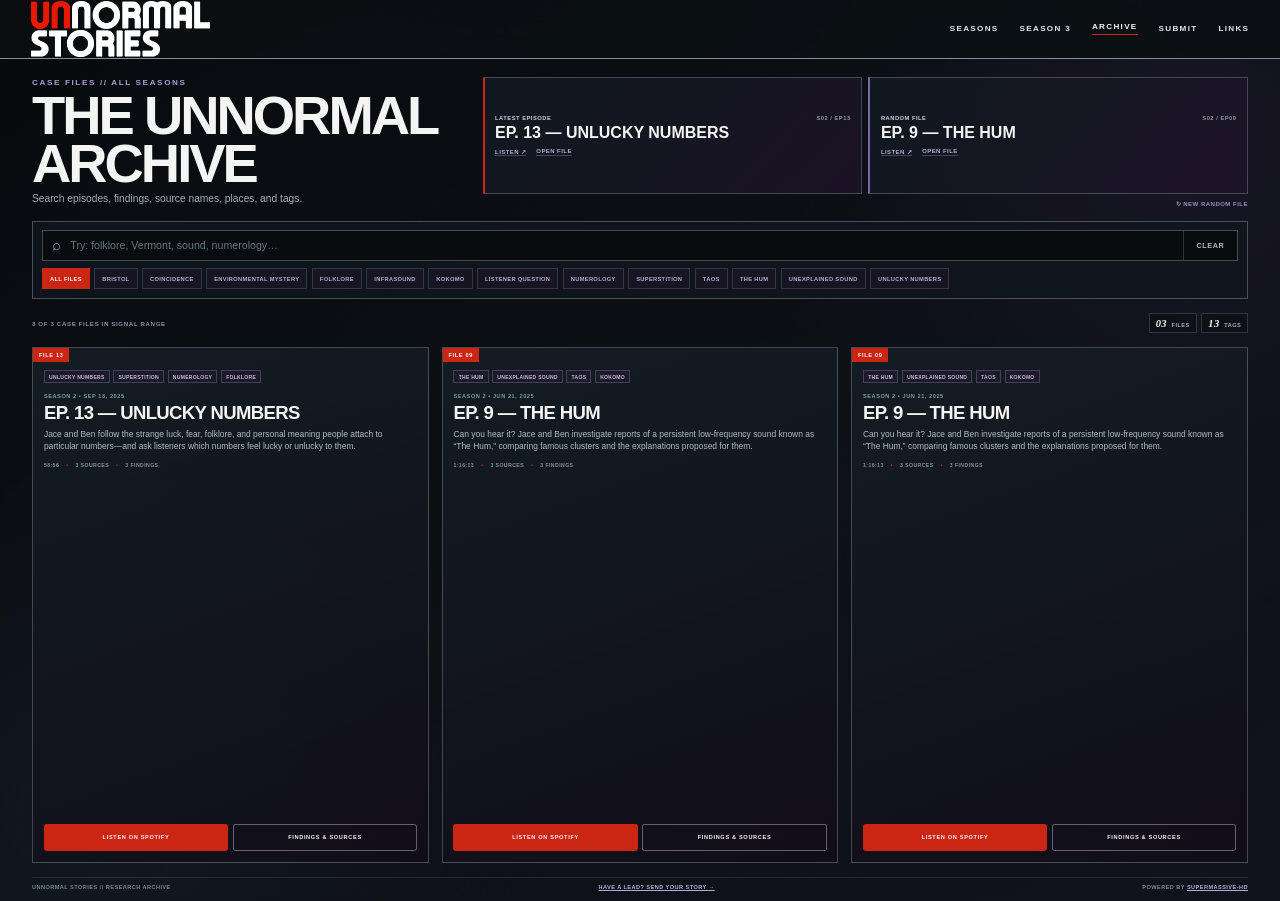
==== archive.html @ 26b3206b "added the Archive" ====
<!DOCTYPE html>
<html lang="en">
<head>
  <meta charset="UTF-8" />
  <meta name="viewport" content="width=device-width, initial-scale=1.0, viewport-fit=cover" />
  <meta name="description" content="Search the Unnormal Stories episode archive, open research notes, review sources, and listen on Spotify." />
  <title>Episode Archive — Unnormal Stories</title>
  <link rel="stylesheet" href="styles.css" />
</head>
<body class="archive-page">
  <div class="ambient-bg" aria-hidden="true">
    <span class="glow glow-one"></span>
    <span class="glow glow-two"></span>
    <span class="scanlines"></span>
    <span class="grain"></span>
  </div>

  <header class="site-header">
    <a class="main-wordmark split-wordmark" href="index.html#home" aria-label="Unnormal Stories home">
      <img class="wordmark-unnormal" src="assets/Unnormal_Transparent.png" alt="Unnormal" />
      <img class="wordmark-stories" src="assets/Stories_Transparent.png" alt="Stories" />
      <span class="sr-only">Unnormal Stories</span>
    </a>

    <nav class="main-nav" aria-label="Main navigation">
      <a href="index.html#seasons">Seasons</a>
      <a href="index.html#season">Season 3</a>
      <a href="archive.html" aria-current="page">Archive</a>
      <a href="index.html#submit">Submit</a>
      <a href="index.html#links">Links</a>
    </nav>

    <button class="menu-toggle" type="button" aria-label="Open menu" aria-expanded="false">
      <span></span><span></span><span></span>
    </button>
  </header>

  <main class="archive-main">
    <section class="archive-snap" aria-labelledby="catalogTitle">
      <div class="archive-shell archive-snap-shell">
        <div class="archive-snap-head reveal">
          <div class="archive-title-block">
            <p class="eyebrow">CASE FILES // ALL SEASONS</p>
            <h1 id="catalogTitle">The Unnormal Archive</h1>
            <p>Search episodes, findings, source names, places, and tags.</p>
          </div>

          <div class="archive-picks" aria-label="Episode discovery">
            <article class="archive-pick latest-pick" id="latestEpisode" aria-live="polite">
              <p class="loading-copy">Loading latest…</p>
            </article>
            <article class="archive-pick featured-pick" id="featuredEpisode" aria-live="polite">
              <p class="loading-copy">Selecting random file…</p>
            </article>
            <button class="pick-reroll" id="rerollFeatured" type="button">↻ New random file</button>
          </div>
        </div>

        <div class="archive-search-panel reveal" role="search">
          <label class="search-label" for="archiveSearch">Search the archive</label>
          <div class="search-row">
            <span class="search-icon" aria-hidden="true">⌕</span>
            <input id="archiveSearch" type="search" autocomplete="off" placeholder="Try: folklore, Vermont, sound, numerology…" />
            <button id="clearArchiveSearch" class="search-clear" type="button">Clear</button>
          </div>
          <div class="tag-filter" id="tagFilter" aria-label="Filter episodes by tag"></div>
        </div>

        <div class="catalog-status-row">
          <div class="catalog-status" id="catalogStatus" aria-live="polite">Loading archive files…</div>
          <div class="archive-stats" aria-label="Archive statistics">
            <span><strong id="archiveTotal">—</strong> files</span>
            <span><strong id="archiveTagTotal">—</strong> tags</span>
          </div>
        </div>

        <div class="episode-grid" id="episodeGrid"></div>
        <div class="empty-state" id="emptyState" hidden>
          <span>NO SIGNAL FOUND</span>
          <h3>No files match that search.</h3>
          <p>Try a broader word or clear the selected tag.</p>
          <button class="btn btn-outline" id="emptyReset" type="button">Reset the archive</button>
        </div>

        <footer class="archive-inline-footer">
          <span>UNNORMAL STORIES // RESEARCH ARCHIVE</span>
          <a href="index.html#submit">Have a lead? Send your story →</a>
          <span>Powered by <a href="https://www.supermassive-hd.com" target="_blank" rel="noopener noreferrer">SuperMassive-HD</a></span>
        </footer>
      </div>
    </section>
  </main>

  <dialog class="episode-dialog" id="episodeDialog" aria-labelledby="dialogTitle">
    <button class="dialog-close" id="dialogClose" type="button" aria-label="Close episode file">×</button>
    <div id="dialogContent"></div>
  </dialog>

  <script src="script.js"></script>
  <script src="archive.js"></script>
</body>
</html>
---- styles.css ----
/* =========================================================
   UNNORMAL STORIES — SEASON 3
   70s paranormal print + analog / early-web aesthetic
   ========================================================= */

:root{
  --black:#101012;
  --ink:#141419;
  --navy:#172b38;
  --blue:#2c5367;
  --teal:#3a777d;
  --ice:#dfeaec;
  --gray:#777b82;
  --red:#cb2614;
  --white:#f4f4f2;
  --paper:#e7e9e5;

  --header-h:4.2rem;
  --content-w:92rem;
  --page-x:clamp(1.1rem,3vw,3.5rem);
  --line:.12rem solid rgba(223,234,236,.58);
  --dark-line:.12rem solid #101012;
}

*,
*::before,
*::after{box-sizing:border-box}

html{
  font-size:clamp(14px,.55vw + .42rem,18px);
  scroll-behavior:smooth;
  scroll-snap-type:y mandatory;
  scroll-padding-top:var(--header-h);
}

body{
  margin:0;
  overflow-x:hidden;
  background:var(--black);
  color:var(--white);
  font-family:Arial,Helvetica,sans-serif;
}

img{display:block;width:100%;max-width:100%}
a{color:inherit}
button{font:inherit}

/* ---------- ambient background ---------- */

.ambient-bg{
  position:fixed;
  inset:0;
  z-index:0;
  overflow:hidden;
  pointer-events:none;
  background:
    radial-gradient(circle at 80% 32%,rgba(58,119,125,.22),transparent 30%),
    radial-gradient(circle at 16% 76%,rgba(203,38,20,.08),transparent 24%),
    radial-gradient(circle at 55% 95%,rgba(44,83,103,.2),transparent 32%),
    linear-gradient(135deg,#0b0d10 0%,#13242e 46%,#101012 100%);
}

.glow{
  position:absolute;
  width:38vw;
  aspect-ratio:1;
  border-radius:50%;
  filter:blur(4rem);
  opacity:.16;
  mix-blend-mode:screen;
}

.glow-one{
  right:-10vw;
  top:12vh;
  background:var(--teal);
  animation:driftOne 18s ease-in-out infinite;
}

.glow-two{
  left:-14vw;
  bottom:4vh;
  background:var(--red);
  opacity:.07;
  animation:driftTwo 24s ease-in-out infinite;
}

.scanlines{
  position:absolute;
  inset:0;
  opacity:.08;
  background:repeating-linear-gradient(
    to bottom,
    rgba(255,255,255,.04) 0,
    rgba(255,255,255,.04) .05rem,
    transparent .05rem,
    transparent .22rem
  );
}

.grain{
  position:absolute;
  inset:0;
  opacity:.055;
  background-image:url("data:image/svg+xml,%3Csvg viewBox='0 0 180 180' xmlns='http://www.w3.org/2000/svg'%3E%3Cfilter id='n'%3E%3CfeTurbulence type='fractalNoise' baseFrequency='.82' numOctaves='3' stitchTiles='stitch'/%3E%3C/filter%3E%3Crect width='100%25' height='100%25' filter='url(%23n)' opacity='.8'/%3E%3C/svg%3E");
}

@keyframes driftOne{50%{transform:translate(-6vw,5vh) scale(1.08)}}
@keyframes driftTwo{50%{transform:translate(7vw,-5vh) scale(.95)}}

/* ---------- header ---------- */

.site-header{
  position:fixed;
  inset:0 0 auto 0;
  z-index:50;
  height:var(--header-h);
  display:flex;
  align-items:center;
  justify-content:space-between;
  gap:1.2rem;
  padding:0 var(--page-x);
  background:rgba(10,13,16,.86);
  border-bottom:var(--line);
  backdrop-filter:blur(.8rem);
}

.mini-brand{
  display:flex;
  align-items:center;
  gap:.7rem;
  text-decoration:none;
  font-weight:900;
}

.mini-mark{
  width:2.35rem;
  aspect-ratio:1;
  display:grid;
  place-items:center;
  border:.1rem solid var(--ice);
  border-radius:50%;
  background:var(--red);
  color:var(--white);
  font-family:Georgia,serif;
  font-style:italic;
  font-weight:900;
  font-size:.78rem;
}

.brand-name{
  font-size:.92rem;
  letter-spacing:-.02em;
}

.main-nav{
  display:flex;
  align-items:center;
  gap:clamp(1rem,2vw,1.8rem);
}

.main-nav a{
  text-decoration:none;
  text-transform:uppercase;
  font-size:.62rem;
  font-weight:900;
  letter-spacing:.16em;
  color:var(--ice);
}

.main-nav a:hover{color:var(--white)}
.menu-toggle{display:none}

/* ---------- snap structure ---------- */

.snap-container{
  position:relative;
  z-index:2;
  padding-top:var(--header-h);
}

.snap-section{
  width:100%;
  height:calc(100dvh - var(--header-h));
  min-height:calc(100dvh - var(--header-h));
  max-height:calc(100dvh - var(--header-h));
  display:flex;
  align-items:center;
  overflow:hidden;
  padding:clamp(.9rem,1.5vh,1.2rem) var(--page-x);
  scroll-snap-align:start;
  scroll-snap-stop:always;
}

.section-inner{
  width:min(var(--content-w),94vw);
  max-width:100%;
  max-height:100%;
  margin:0 auto;
}

/* ---------- shared text ---------- */

h1,h2,h3,p{margin-top:0}

h1,h2{
  font-family:Arial Black,Arial,Helvetica,sans-serif;
  text-transform:uppercase;
  letter-spacing:-.055em;
}

h1{
  max-width:45rem;
  margin-bottom:.8rem;
  font-size:clamp(2.8rem,4.1vw,4.8rem);
  line-height:.9;
}

h2{
  margin-bottom:.7rem;
  font-size:clamp(2.4rem,3.3vw,3.9rem);
  line-height:.92;
}

h3{
  margin-bottom:.55rem;
  font-size:clamp(1.55rem,2vw,2.25rem);
  line-height:1;
}

p{
  margin-bottom:.75rem;
  line-height:1.5;
}

.lead{
  max-width:42rem;
  font-size:clamp(.95rem,1.05vw,1.2rem);
  color:var(--ice);
}

.eyebrow{
  margin-bottom:.55rem;
  color:#9ac2c7;
  font-size:.58rem;
  font-weight:900;
  letter-spacing:.2em;
}

.muted-copy{
  color:#a9b0b4;
  font-size:.82rem;
}

/* ---------- buttons ---------- */

.button-row{
  display:flex;
  flex-wrap:wrap;
  gap:.6rem;
  margin-top:.9rem;
}

.btn{
  min-height:2.45rem;
  display:inline-flex;
  align-items:center;
  justify-content:center;
  padding:0 1.05rem;
  border:.1rem solid var(--ice);
  border-radius:.18rem;
  text-decoration:none;
  text-transform:uppercase;
  font-size:.56rem;
  font-weight:900;
  letter-spacing:.12em;
  transition:background .18s ease,color .18s ease,transform .18s ease;
}

.btn:hover{transform:translateY(-.1rem)}
.btn-red{background:var(--red);border-color:var(--red);color:var(--white)}
.btn-light{background:var(--ice);border-color:var(--ice);color:var(--black)}
.btn-outline{background:transparent;color:var(--white)}

/* ---------- hero ---------- */

.hero-grid{
  display:grid;
  grid-template-columns:minmax(0,1.06fr) minmax(19rem,.74fr);
  gap:clamp(2rem,5vw,5rem);
  align-items:center;
}

.hero-copy{min-width:0}

.signal-strip{
  display:flex;
  flex-wrap:wrap;
  gap:.45rem;
  margin-top:1.5rem;
}

.signal-strip span{
  padding:.34rem .5rem;
  border:.08rem solid rgba(223,234,236,.3);
  color:#a9bec2;
  font-size:.48rem;
  font-weight:900;
  letter-spacing:.1em;
}

.cover-wrap{
  position:relative;
  display:flex;
  justify-content:center;
}

.cover-card{
  width:min(100%,24rem);
  border:.12rem solid rgba(223,234,236,.45);
  background:#0a0d10;
  box-shadow:1rem 1rem 0 rgba(58,119,125,.16);
}

.cover-card img{
  aspect-ratio:1;
  object-fit:cover;
}

.cover-tag{
  position:absolute;
  right:-.5rem;
  bottom:1rem;
  padding:.55rem .7rem;
  background:var(--red);
  color:var(--white);
  font-size:.58rem;
  font-weight:900;
  letter-spacing:.14em;
}

/* ---------- about ---------- */

.about-section{
  background:linear-gradient(120deg,rgba(44,83,103,.15),rgba(16,16,18,.1));
}

.about-layout{
  display:grid;
  grid-template-columns:minmax(0,.75fr) minmax(0,1.25fr);
  gap:clamp(2rem,5vw,5rem);
  align-items:center;
}

.about-copy{
  max-width:31rem;
}

.about-copy p:not(.eyebrow){
  color:var(--ice);
  font-size:clamp(.86rem,.84vw,1rem);
}

.topic-grid{
  display:grid;
  grid-template-columns:repeat(2,minmax(0,1fr));
  gap:.7rem;
}

.topic-link{
  min-height:clamp(5.2rem,11vh,7rem);
  display:grid;
  grid-template-columns:2.8rem 1fr;
  align-items:center;
  gap:.7rem;
  padding:.8rem 1rem;
  border:.1rem solid rgba(223,234,236,.38);
  background:#193542;
  color:var(--white);
  text-decoration:none;
  overflow:hidden;
  transition:transform .18s ease,background .18s ease,border-color .18s ease;
}

.topic-link:hover{
  transform:translateY(-.12rem);
  background:#234958;
  border-color:var(--ice);
}

.topic-link span{
  color:#8fb6bb;
  font-family:Georgia,serif;
  font-style:italic;
  font-size:1.4rem;
}

.topic-link strong{
  text-transform:uppercase;
  font-size:clamp(.88rem,1.15vw,1.35rem);
  letter-spacing:.02em;
}

.light-topic{
  background:#cbdadd;
  color:var(--black);
}

.light-topic span{color:#315968}
.light-topic:hover{background:#e1ebed}

.red-topic{
  background:#8f2017;
}

.red-topic:hover{background:var(--red)}

/* ---------- season 3 ---------- */

.season-section{
  background:
    linear-gradient(rgba(16,16,18,.36),rgba(16,16,18,.36)),
    radial-gradient(circle at 82% 45%,rgba(58,119,125,.18),transparent 32%);
}

.season-layout{
  display:grid;
  grid-template-columns:minmax(0,.62fr) minmax(0,1.38fr);
  gap:clamp(1.5rem,4vw,4rem);
  align-items:center;
}

.season-heading{
  max-width:30rem;
}

.episode-card{
  display:grid;
  grid-template-columns:minmax(0,1.05fr) minmax(16rem,.95fr);
  min-height:clamp(18rem,50vh,28rem);
  overflow:hidden;
  border:.1rem solid rgba(223,234,236,.45);
  background:rgba(15,22,27,.92);
}

.episode-art{
  position:relative;
  overflow:hidden;
  border-right:.1rem solid rgba(223,234,236,.25);
}

.episode-art img{
  width:100%;
  height:100%;
  object-fit:cover;
}

.episode-chip{
  position:absolute;
  left:.8rem;
  bottom:.8rem;
  padding:.48rem .62rem;
  background:var(--red);
  font-size:.5rem;
  font-weight:900;
  letter-spacing:.12em;
}

.episode-copy{
  display:flex;
  flex-direction:column;
  justify-content:center;
  padding:clamp(1.2rem,2.4vw,2.2rem);
}

.episode-copy p:not(.eyebrow){
  max-width:22rem;
  color:#c7d5d7;
  font-size:.88rem;
}

/* ---------- submit ---------- */

.submit-section{
  background:
    radial-gradient(circle at 20% 50%,rgba(203,38,20,.11),transparent 30%),
    linear-gradient(140deg,#11161a,#132d36);
}

.submit-layout{
  display:grid;
  grid-template-columns:minmax(18rem,.78fr) minmax(0,1.22fr);
  gap:clamp(2rem,5vw,5rem);
  align-items:center;
}

.submit-poster{
  min-width:0;
  overflow:hidden;
  padding:clamp(1.4rem,2.6vw,2.4rem);
  border:.1rem solid rgba(223,234,236,.45);
  background:#0e1519;
  text-align:center;
  box-shadow:.8rem .8rem 0 rgba(203,38,20,.16);
}

.poster-small{
  margin-bottom:.4rem;
  color:#8fb6bb;
  font-size:.55rem;
  font-weight:900;
  letter-spacing:.18em;
}

.submit-poster h2{
  margin-bottom:.7rem;
  color:var(--white);
  font-size:clamp(2.2rem,3.4vw,3.7rem);
}

.submit-poster > p:last-child{
  margin:0 auto;
  max-width:22rem;
  color:#9fb2b6;
  font-size:.7rem;
}

.eye-symbol{
  width:8rem;
  height:4rem;
  display:grid;
  place-items:center;
  margin:0 auto 1rem;
  border:.18rem solid var(--ice);
  border-radius:55% 45% 55% 45% / 65% 65% 35% 35%;
  transform:rotate(2deg);
}

.eye-symbol span{
  width:2.7rem;
  aspect-ratio:1;
  border:.15rem solid var(--ice);
  border-radius:50%;
  background:var(--red);
}

.submit-copy{
  max-width:38rem;
}

.submit-copy p:not(.eyebrow){
  color:var(--ice);
  font-size:clamp(.86rem,.84vw,1rem);
}

/* ---------- archive ---------- */

.archive-section{
  background:linear-gradient(125deg,#111317,#172b38 70%,#101012);
}

.archive-layout{
  display:grid;
  grid-template-columns:minmax(0,.75fr) minmax(18rem,.72fr);
  gap:clamp(2rem,6vw,6rem);
  align-items:center;
}

.archive-copy{
  max-width:34rem;
}

.archive-copy p:not(.eyebrow){
  color:#b7c6c8;
}

.archive-card{
  position:relative;
  width:min(100%,25rem);
  justify-self:center;
  border:.1rem solid rgba(223,234,236,.42);
  background:#07090b;
  box-shadow:.8rem .8rem 0 rgba(44,83,103,.2);
}

.archive-card img{
  aspect-ratio:1;
  object-fit:cover;
  filter:saturate(.86) contrast(1.05);
}

.archive-label{
  position:absolute;
  left:0;
  right:0;
  bottom:0;
  display:flex;
  justify-content:space-between;
  gap:1rem;
  padding:.65rem .8rem;
  background:rgba(8,11,13,.86);
  border-top:.08rem solid rgba(223,234,236,.28);
}

.archive-label span{
  color:#8fb6bb;
  font-size:.48rem;
  font-weight:900;
  letter-spacing:.12em;
}

.archive-label strong{
  font-size:.58rem;
  letter-spacing:.08em;
}

/* ---------- links ---------- */

.links-section{
  background:#0b0e10;
}

.links-layout{
  height:100%;
  display:grid;
  grid-template-columns:minmax(0,.7fr) minmax(20rem,1.3fr);
  grid-template-rows:1fr auto;
  gap:1.2rem clamp(2rem,5vw,4rem);
  align-items:center;
}

.links-copy{
  max-width:32rem;
}

.links-copy p:not(.eyebrow){
  color:#aebfc2;
  font-size:.86rem;
}

.link-board{
  overflow:hidden;
  border:.1rem solid rgba(223,234,236,.38);
}

.platform-link{
  min-height:clamp(3.1rem,7vh,4rem);
  display:grid;
  grid-template-columns:2.7rem 1fr auto;
  align-items:center;
  gap:.8rem;
  padding:.5rem .8rem;
  border-bottom:.08rem solid rgba(223,234,236,.18);
  color:var(--white);
  text-decoration:none;
  transition:background .18s ease,color .18s ease;
}

.platform-link:last-child{border-bottom:0}
.platform-link:hover{background:var(--ice);color:var(--black)}

.platform-link span{
  color:#76a3a9;
  font-family:Georgia,serif;
  font-style:italic;
  font-size:1.25rem;
}

.platform-link strong{
  font-size:.9rem;
}

.platform-link em{
  font-style:normal;
  font-size:.52rem;
  font-weight:900;
  letter-spacing:.08em;
}

.site-footer{
  grid-column:1/-1;
  display:flex;
  justify-content:space-between;
  gap:1rem;
  flex-wrap:wrap;
  padding-top:.7rem;
  border-top:.08rem solid rgba(223,234,236,.18);
  color:#8ea1a4;
  font-size:.48rem;
  font-weight:900;
  letter-spacing:.09em;
  text-transform:uppercase;
}

.site-footer a{
  color:var(--ice);
}

/* ---------- side dots ---------- */

.section-dots{
  position:fixed;
  z-index:45;
  right:.85rem;
  top:50%;
  transform:translateY(-50%);
  display:grid;
  gap:.48rem;
}

.dot{
  width:.55rem;
  aspect-ratio:1;
  display:block;
  border:.1rem solid #a9bec2;
  border-radius:50%;
  background:#111417;
  transition:transform .16s ease,background .16s ease;
}

.dot.active{
  background:var(--red);
  transform:scale(1.28);
}

/* ---------- topic pages ---------- */

.topic-page{
  position:relative;
  z-index:2;
  min-height:100dvh;
  padding:calc(var(--header-h) + 2.5rem) var(--page-x) 3rem;
}

.topic-page-inner{
  width:min(74rem,92vw);
  margin:0 auto;
}

.topic-page-back{
  display:inline-block;
  margin-bottom:1.5rem;
  color:#9ac2c7;
  text-decoration:none;
  text-transform:uppercase;
  font-size:.58rem;
  font-weight:900;
  letter-spacing:.12em;
}

.topic-hero{
  display:grid;
  grid-template-columns:minmax(0,1.1fr) minmax(14rem,.6fr);
  gap:clamp(2rem,5vw,5rem);
  align-items:center;
  margin-bottom:2rem;
}

.topic-hero-copy p:not(.eyebrow){
  max-width:42rem;
  color:var(--ice);
  font-size:.92rem;
}

.topic-hero-art{
  min-height:15rem;
  display:grid;
  place-items:center;
  border:.1rem solid rgba(223,234,236,.38);
  background:#12242d;
}

.topic-hero-mark{
  width:70%;
  aspect-ratio:1;
  display:grid;
  place-items:center;
  border:.12rem solid var(--ice);
  border-radius:50%;
  background:#0c1114;
  color:var(--white);
  text-align:center;
  font-family:Arial Black,Arial,sans-serif;
  font-size:clamp(1.2rem,2vw,2rem);
  text-transform:uppercase;
}

.topic-content{
  display:grid;
  grid-template-columns:repeat(3,minmax(0,1fr));
  gap:.8rem;
}

.topic-info-card{
  padding:1rem;
  border:.08rem solid rgba(223,234,236,.3);
  background:rgba(18,36,45,.7);
}

.topic-info-card h2{
  font-size:clamp(1.15rem,1.4vw,1.55rem);
}

.topic-info-card p,
.topic-info-card li{
  color:#c4d1d3;
  font-size:.78rem;
  line-height:1.5;
}

.topic-info-card ul{
  padding-left:1rem;
}

.topic-footer{
  margin-top:2rem;
  padding-top:.8rem;
  border-top:.08rem solid rgba(223,234,236,.18);
  display:flex;
  justify-content:space-between;
  gap:1rem;
  flex-wrap:wrap;
  color:#8ea1a4;
  font-size:.5rem;
  font-weight:900;
  letter-spacing:.08em;
  text-transform:uppercase;
}

.topic-footer a{color:var(--ice)}

/* ---------- reveal ---------- */

.reveal{opacity:1;transform:none}
.js .reveal{
  opacity:0;
  transform:translateY(.7rem);
  transition:opacity .55s ease,transform .55s ease;
}
.js .reveal.visible{opacity:1;transform:none}

/* ---------- smaller desktop ---------- */

@media (min-width:62rem) and (max-height:48rem){
  :root{
    --header-h:3.7rem;
    --content-w:84rem;
  }

  html{font-size:14px}

  h1{font-size:3.5rem}
  h2{font-size:2.9rem}

  .cover-card{width:min(100%,20rem)}

  .topic-link{
    min-height:4.7rem;
  }

  .episode-card{
    min-height:19rem;
  }

  .archive-card{
    width:min(100%,21rem);
  }

  .platform-link{
    min-height:2.8rem;
  }
}

/* ---------- tablet ---------- */

@media (max-width:61.99rem){
  html{scroll-snap-type:y proximity}

  .snap-section{
    height:auto;
    min-height:calc(100dvh - var(--header-h));
    max-height:none;
    overflow:visible;
    padding-block:1.2rem;
  }

  .hero-grid,
  .about-layout,
  .season-layout,
  .submit-layout,
  .archive-layout,
  .links-layout,
  .topic-hero{
    grid-template-columns:1fr;
  }

  .cover-card,
  .archive-card{
    width:min(62vw,20rem);
  }

  .topic-grid{
    grid-template-columns:repeat(2,minmax(0,1fr));
  }

  .episode-card{
    grid-template-columns:.9fr 1.1fr;
  }

  .links-layout{
    height:auto;
  }

  .topic-content{
    grid-template-columns:1fr;
  }
}

/* ---------- phone ---------- */

@media (max-width:47.5rem){
  :root{
    --header-h:3.6rem;
    --page-x:.9rem;
  }

  html{font-size:14px}

  .brand-name{font-size:.78rem}

  .main-nav{
    position:absolute;
    top:100%;
    left:0;
    right:0;
    display:none;
    flex-direction:column;
    align-items:stretch;
    gap:0;
    background:#0b0e10;
    border-bottom:var(--line);
  }

  .main-nav.open{display:flex}
  .main-nav a{padding:.8rem 1rem}

  .menu-toggle{
    display:block;
    padding:.35rem;
    border:.08rem solid var(--ice);
    background:#0b0e10;
  }

  .menu-toggle span{
    display:block;
    width:1.25rem;
    height:.1rem;
    margin:.2rem 0;
    background:var(--ice);
  }

  h1{font-size:clamp(2.3rem,10vw,3.3rem)}
  h2{font-size:clamp(2rem,8.5vw,3rem)}

  .topic-grid{
    grid-template-columns:1fr;
  }

  .topic-link{
    min-height:4.4rem;
  }

  .episode-card{
    grid-template-columns:1fr;
  }

  .episode-art{
    min-height:14rem;
    border-right:0;
    border-bottom:.08rem solid rgba(223,234,236,.25);
  }

  .submit-poster h2{
    font-size:2.6rem;
  }

  .platform-link{
    grid-template-columns:2rem 1fr;
  }

  .platform-link em{
    grid-column:2;
  }

  .site-footer{
    display:grid;
    grid-template-columns:1fr;
  }

  .section-dots{display:none}
}

/* ---------- reduced motion ---------- */

@media (prefers-reduced-motion:reduce){
  html{scroll-behavior:auto}
  *{animation:none!important;transition:none!important}
  .reveal,.js .reveal{opacity:1;transform:none}
}


/* ---------- accessibility ---------- */
.sr-only{
  position:absolute;
  width:1px;
  height:1px;
  padding:0;
  margin:-1px;
  overflow:hidden;
  clip:rect(0,0,0,0);
  border:0;
}

/* ---------- header wordmark ---------- */
.main-wordmark{
  display:flex;
  align-items:center;
  min-width:0;
  text-decoration:none;
}

.main-wordmark img{
  display:block;
  width:auto;
  height:clamp(1.8rem,3.2vw,2.4rem);
  max-width:min(55vw,23rem);
}

@media (max-width:47.5rem){
  .main-wordmark img{
    height:1.55rem;
    max-width:60vw;
  }
}

.mini-brand,
.mini-mark,
.brand-name{}

/* ---------- seasons switcher section ---------- */
.seasons-section{
  background:linear-gradient(120deg,rgba(28,44,56,.6),rgba(11,14,16,.35));
}

.seasons-layout{
  display:grid;
  grid-template-columns:minmax(0,.68fr) minmax(0,1.32fr);
  gap:clamp(1.6rem,4vw,4rem);
  align-items:center;
}

.seasons-copy{
  max-width:28rem;
}

.season-switcher{
  display:flex;
  flex-wrap:wrap;
  gap:.5rem;
  margin-top:1rem;
}

.season-tab{
  min-height:2.4rem;
  padding:0 .9rem;
  border:.08rem solid rgba(223,234,236,.3);
  background:rgba(15,22,27,.85);
  color:var(--ice);
  text-transform:uppercase;
  font-size:.56rem;
  font-weight:900;
  letter-spacing:.1em;
  cursor:pointer;
  transition:background .18s ease,border-color .18s ease,transform .18s ease;
}

.season-tab:hover,
.season-tab.active{
  background:var(--red);
  border-color:var(--red);
  color:var(--white);
  transform:translateY(-.05rem);
}

.switcher-note{
  margin-top:.9rem;
  color:#9bb1b5;
  font-size:.72rem;
}

.season-showcase{
  min-width:0;
  overflow:hidden;
  border:.1rem solid rgba(223,234,236,.38);
  background:rgba(11,15,18,.9);
}

.season-showcase-head{
  display:flex;
  align-items:center;
  justify-content:space-between;
  gap:1rem;
  padding:.8rem 1rem;
  border-bottom:.08rem solid rgba(223,234,236,.2);
  background:rgba(20,27,34,.8);
}

.season-showcase-badge{
  flex:0 0 auto;
  padding:.42rem .62rem;
  background:var(--red);
  color:var(--white);
  font-size:.5rem;
  font-weight:900;
  letter-spacing:.12em;
}

.season-showcase-logo{
  width:auto;
  height:clamp(1.2rem,1.8vw,1.55rem);
  max-width:min(100%,20rem);
  object-fit:contain;
}

.season-showcase-body{
  display:grid;
  grid-template-columns:minmax(14rem,.92fr) minmax(0,1.08fr);
  align-items:stretch;
}

.season-showcase-cover{
  min-width:0;
  background:#0a0d10;
}

.season-showcase-cover img{
  width:100%;
  height:100%;
  min-height:clamp(16rem,42vh,24rem);
  object-fit:cover;
}

.season-showcase-copy{
  display:flex;
  flex-direction:column;
  justify-content:center;
  padding:clamp(1rem,2vw,1.8rem);
}

.season-showcase-copy p:not(.eyebrow){
  color:#c7d5d7;
  font-size:.88rem;
  max-width:20rem;
}

.season-showcase-copy h3{
  text-transform:uppercase;
  font-family:Arial Black,Arial,Helvetica,sans-serif;
  letter-spacing:-.03em;
}

@media (max-width:61.99rem){
  .seasons-layout{
    grid-template-columns:1fr;
  }

  .season-showcase-body{
    grid-template-columns:1fr;
  }

  .season-showcase-cover img{
    min-height:13rem;
    max-height:36vh;
  }
}

.site-header{
  padding:0 clamp(.9rem,2.4vw,2.2rem);
}
.main-nav{
  gap:clamp(.8rem,1.7vw,1.5rem);
}
.main-nav a{
  font-size:.58rem;
}
@media (max-width:47.5rem){
  .main-nav{
    background:#0b0e10;
  }
}


/* =========================================================
   V9 — SPLIT LOGO + STARTUP ANIMATION
   ========================================================= */

body.intro-running{
  overflow:hidden;
}

/* Header uses the two actual transparent logo files */
.split-wordmark{
  display:grid;
  grid-template-rows:auto auto;
  align-content:center;
  gap:.06rem;
  width:clamp(9rem,14vw,13rem);
  min-width:0;
}

.split-wordmark img{
  display:block;
  width:100%;
  height:auto;
  object-fit:contain;
}

.split-wordmark .wordmark-unnormal{
  width:100%;
}

.split-wordmark .wordmark-stories{
  width:72%;
  justify-self:start;
}

/* Hero repeats the real split logo at a larger scale */
.hero-split-logo{
  width:min(31rem,78%);
  display:grid;
  grid-template-rows:auto auto;
  gap:.12rem;
  margin-bottom:1rem;
}

.hero-split-logo img{
  display:block;
  width:100%;
  height:auto;
}

.hero-split-logo img:last-child{
  width:70%;
}

/* Fullscreen startup logo animation */
.logo-intro{
  position:fixed;
  inset:0;
  z-index:9999;
  display:grid;
  place-items:center;
  background:
    radial-gradient(circle at 54% 44%,rgba(58,119,125,.18),transparent 32%),
    linear-gradient(135deg,#090b0d,#12252e 58%,#090b0d);
  overflow:hidden;
  opacity:1;
  visibility:visible;
  transition:opacity .32s ease,visibility .32s ease;
}

.logo-intro::before{
  content:"";
  position:absolute;
  inset:0;
  pointer-events:none;
  opacity:.08;
  background:repeating-linear-gradient(
    to bottom,
    rgba(255,255,255,.04) 0,
    rgba(255,255,255,.04) .05rem,
    transparent .05rem,
    transparent .22rem
  );
}

.logo-intro.is-finished{
  opacity:0;
  visibility:hidden;
  pointer-events:none;
}

.logo-intro-lockup{
  position:relative;
  z-index:1;
  width:min(76vw,58rem);
  display:grid;
  grid-template-rows:auto auto;
  gap:clamp(.15rem,.6vh,.45rem);
}

.logo-intro-lockup img{
  display:block;
  height:auto;
  will-change:transform,opacity,filter;
}

.intro-unnormal{
  width:100%;
  opacity:0;
  transform:translateX(-12vw) scale(.96);
  filter:blur(.35rem);
  animation:introUnnormal .62s cubic-bezier(.2,.75,.25,1) .06s forwards;
}

.intro-stories{
  width:70%;
  opacity:0;
  transform:translateX(12vw) translateY(1.4rem) scale(.96);
  filter:blur(.35rem);
  animation:introStories .62s cubic-bezier(.2,.75,.25,1) .28s forwards;
}

.intro-kicker{
  position:absolute;
  left:50%;
  bottom:8vh;
  transform:translateX(-50%);
  z-index:1;
  width:max-content;
  max-width:88vw;
  color:#9ac2c7;
  font-size:clamp(.48rem,.65vw,.7rem);
  font-weight:900;
  letter-spacing:.22em;
  text-align:center;
  opacity:0;
  animation:introKicker .36s ease .78s forwards;
}

.logo-intro-lockup::after{
  content:"";
  position:absolute;
  left:0;
  bottom:-1rem;
  width:0;
  height:.12rem;
  background:var(--red);
  animation:introLine .48s ease .68s forwards;
}

@keyframes introUnnormal{
  0%{
    opacity:0;
    transform:translateX(-12vw) scale(.96);
    filter:blur(.35rem);
  }
  72%{
    opacity:1;
    transform:translateX(.5rem) scale(1.01);
    filter:blur(0);
  }
  100%{
    opacity:1;
    transform:translateX(0) scale(1);
    filter:blur(0);
  }
}

@keyframes introStories{
  0%{
    opacity:0;
    transform:translateX(12vw) translateY(1.4rem) scale(.96);
    filter:blur(.35rem);
  }
  72%{
    opacity:1;
    transform:translateX(-.4rem) translateY(0) scale(1.01);
    filter:blur(0);
  }
  100%{
    opacity:1;
    transform:translateX(0) translateY(0) scale(1);
    filter:blur(0);
  }
}

@keyframes introKicker{
  to{opacity:1}
}

@keyframes introLine{
  to{width:100%}
}

/* Let the header logo gently settle in after intro */
.intro-complete .split-wordmark{
  animation:headerLogoSettle .55s ease both;
}

@keyframes headerLogoSettle{
  from{
    opacity:0;
    transform:translateY(-.5rem);
  }
  to{
    opacity:1;
    transform:none;
  }
}

/* Smaller desktop */
@media (max-height:48rem) and (min-width:62rem){
  .split-wordmark{
    width:clamp(8rem,12vw,11rem);
  }

  .hero-split-logo{
    width:min(25rem,72%);
    margin-bottom:.65rem;
  }

  .logo-intro-lockup{
    width:min(68vw,48rem);
  }
}

/* Mobile */
@media (max-width:47.5rem){
  .split-wordmark{
    width:8.2rem;
  }

  .hero-split-logo{
    width:min(21rem,92%);
  }

  .logo-intro-lockup{
    width:min(88vw,28rem);
  }

  .intro-stories{
    width:72%;
  }

  .intro-kicker{
    bottom:6vh;
    font-size:.45rem;
    letter-spacing:.13em;
  }
}

@media (prefers-reduced-motion:reduce){
  .intro-unnormal,
  .intro-stories,
  .intro-kicker,
  .logo-intro-lockup::after{
    animation:none!important;
    opacity:1;
    transform:none;
    filter:none;
  }

  .logo-intro{
    display:none;
  }
}


/* =========================================================
   V10 — REMOVE SWITCHER, ADD COVER STACK, PURPLE HINTS
   ========================================================= */

:root{
  --plum:#2a1934;
  --purple-glow:#4a2a67;
  --violet-ink:#7e64aa;
}

/* subtle dark purple hints in the atmosphere */
.ambient-bg{
  background:
    radial-gradient(circle at 82% 30%, rgba(58,119,125,.18), transparent 28%),
    radial-gradient(circle at 24% 18%, rgba(74,42,103,.16), transparent 24%),
    radial-gradient(circle at 72% 88%, rgba(42,25,52,.24), transparent 26%),
    radial-gradient(circle at 16% 76%, rgba(203,38,20,.07), transparent 22%),
    linear-gradient(135deg,#090b0d 0%, #12202b 42%, #171120 72%, #090b0d 100%);
}

.glow-one{
  background:var(--teal);
  opacity:.14;
}

.glow-two{
  background:var(--purple-glow);
  opacity:.11;
}

.eyebrow{
  color:#ab9ed2;
}

.signal-strip span{
  border-color:rgba(171,158,210,.24);
  color:#bfafdd;
}

.btn-outline{
  border-color:rgba(171,158,210,.55);
}

.btn-outline:hover{
  background:rgba(74,42,103,.28);
}

.cover-card{
  box-shadow:1rem 1rem 0 rgba(74,42,103,.18);
}

.cover-tag,
.season-showcase-badge,
.episode-chip{
  box-shadow:.25rem .25rem 0 rgba(42,25,52,.35);
}

.archive-section{
  background:linear-gradient(125deg,#101116,#1a2130 48%, #20142c 100%);
}

.links-section{
  background:
    linear-gradient(145deg, #090b0d, #111720 54%, #181121 100%);
}

/* ---------- static seasons section ---------- */
.static-seasons-layout{
  grid-template-columns:minmax(0,.82fr) minmax(16rem,1.18fr);
  gap:clamp(1.8rem,4vw,4rem);
}

.season-notes{
  display:grid;
  gap:.75rem;
  margin-top:1.1rem;
}

.season-note{
  display:grid;
  grid-template-columns:2.8rem 1fr;
  align-items:start;
  gap:.8rem;
  padding:.9rem 1rem;
  border:.08rem solid rgba(171,158,210,.22);
  background:rgba(20,25,32,.62);
}

.season-note span{
  color:var(--violet-ink);
  font-family:Georgia,serif;
  font-style:italic;
  font-size:1.45rem;
  line-height:1;
}

.season-note strong{
  display:block;
  margin-bottom:.22rem;
  color:var(--white);
  text-transform:uppercase;
  font-size:.88rem;
  letter-spacing:.06em;
}

.season-note p{
  margin:0;
  color:#c7d2d8;
  font-size:.78rem;
  line-height:1.5;
}

.season-evolution-card{
  min-width:0;
  display:flex;
  align-items:center;
}

.season-evolution-inner{
  width:100%;
  padding:clamp(1.2rem,2.2vw,1.9rem);
  border:.1rem solid rgba(171,158,210,.28);
  background:
    linear-gradient(145deg, rgba(18,24,31,.94), rgba(35,22,47,.88));
  box-shadow:.9rem .9rem 0 rgba(74,42,103,.16);
}

.season-evolution-inner h3{
  margin-bottom:.55rem;
  text-transform:uppercase;
  font-family:Arial Black,Arial,Helvetica,sans-serif;
  letter-spacing:-.03em;
}

.season-evolution-inner p{
  color:#c7d5d7;
  font-size:.88rem;
  max-width:22rem;
}

/* ---------- links slide with overlapping cover stack ---------- */
.links-layout-covers{
  grid-template-columns:minmax(0,.62fr) minmax(19rem,.92fr) minmax(16rem,.86fr);
  grid-template-rows:1fr auto;
  gap:1.2rem clamp(1.4rem,3vw,2.6rem);
  align-items:center;
}

.cover-stack-wrap{
  display:flex;
  justify-content:center;
  align-items:center;
  min-width:0;
}

.cover-stack{
  position:relative;
  width:min(100%,22rem);
  height:clamp(16rem,46vh,24rem);
}

.stack-cover{
  position:absolute;
  top:50%;
  left:50%;
  width:min(100%,12rem);
  aspect-ratio:1;
  object-fit:cover;
  border:.1rem solid rgba(223,234,236,.4);
  background:#07090b;
  box-shadow:.7rem .7rem 0 rgba(42,25,52,.18);
  transition:transform .22s ease;
}

.stack-one{
  transform:translate(-60%,-50%) rotate(-10deg);
  z-index:1;
  filter:saturate(.88) brightness(.9);
}

.stack-two{
  transform:translate(-46%,-50%) rotate(-1deg);
  z-index:2;
  filter:saturate(.94) brightness(.95);
}

.stack-three{
  transform:translate(-28%,-49%) rotate(9deg);
  z-index:3;
}

.cover-stack:hover .stack-one{
  transform:translate(-63%,-52%) rotate(-12deg);
}
.cover-stack:hover .stack-two{
  transform:translate(-46%,-50%) rotate(-1deg) scale(1.02);
}
.cover-stack:hover .stack-three{
  transform:translate(-24%,-48%) rotate(11deg);
}

.link-board{
  border-color:rgba(171,158,210,.22);
  background:rgba(13,17,22,.62);
}

.platform-link{
  border-bottom-color:rgba(171,158,210,.14);
}

.platform-link span{
  color:#aa9bcf;
}

.platform-link:hover{
  background:#deddec;
  color:var(--black);
}

.site-footer{
  border-top-color:rgba(171,158,210,.14);
  color:#ae9fd4;
}

.site-footer a{
  color:var(--ice);
}

@media (max-width:61.99rem){
  .static-seasons-layout{
    grid-template-columns:1fr;
  }

  .links-layout-covers{
    grid-template-columns:1fr;
    grid-template-rows:auto;
    height:auto;
  }

  .cover-stack{
    width:min(78vw,18rem);
    height:16rem;
    margin-top:.4rem;
  }

  .stack-cover{
    width:min(100%,9.6rem);
  }
}

@media (max-width:47.5rem){
  .season-note{
    grid-template-columns:2.25rem 1fr;
    padding:.8rem;
  }

  .season-note span{
    font-size:1.2rem;
  }

  .cover-stack{
    width:min(88vw,17rem);
    height:14.5rem;
  }

  .stack-cover{
    width:min(100%,8.9rem);
  }
}


/* V10.1 intro fail-safe:
   If JS ever fails after page load, the intro still cannot remain forever. */
.js .logo-intro{
  animation:introFailSafe 1.75s ease forwards;
}

.js .logo-intro.is-finished{
  animation:none;
}

@keyframes introFailSafe{
  0%,78%{
    opacity:1;
    visibility:visible;
  }
  100%{
    opacity:0;
    visibility:hidden;
    pointer-events:none;
  }
}


/* V10.2 — archive snap removed */
.links-layout-covers{
  max-height:100%;
}


/* =========================================================
   V10.3 — SPREAD COVER ART + HOVER SHUFFLE
   HTML intentionally unchanged.
   ========================================================= */

.cover-stack-wrap{
  width:100%;
  min-width:0;
  display:flex;
  align-items:center;
  justify-content:center;
  overflow:visible;
}

.cover-stack{
  position:relative;
  width:min(100%,27rem);
  height:clamp(18rem,50vh,27rem);
  overflow:visible;
  perspective:60rem;
}

/* Each cover is assigned a position class by JavaScript. */
.stack-cover{
  --cover-x:-50%;
  --cover-y:-50%;
  --cover-r:0deg;
  --cover-s:1;

  position:absolute;
  top:50%;
  left:50%;
  width:clamp(9rem,13vw,13rem);
  aspect-ratio:1;
  object-fit:cover;
  border:.1rem solid rgba(223,234,236,.45);
  background:#07090b;
  box-shadow:
    .65rem .8rem 0 rgba(42,25,52,.24),
    0 1.2rem 2.5rem rgba(0,0,0,.22);

  transform:
    translate(var(--cover-x),var(--cover-y))
    rotate(var(--cover-r))
    scale(var(--cover-s));

  transition:
    transform .48s cubic-bezier(.2,.8,.25,1),
    filter .32s ease,
    opacity .32s ease;
  will-change:transform;
}

/* Wide, loose fan instead of the old tight overlap. */
.stack-cover.stack-pos-a{
  --cover-x:-108%;
  --cover-y:-62%;
  --cover-r:-13deg;
  --cover-s:.94;
  z-index:1;
  filter:saturate(.84) brightness(.9);
}

.stack-cover.stack-pos-b{
  --cover-x:-52%;
  --cover-y:-46%;
  --cover-r:2deg;
  --cover-s:1;
  z-index:2;
  filter:saturate(.94) brightness(.96);
}

.stack-cover.stack-pos-c{
  --cover-x:7%;
  --cover-y:-58%;
  --cover-r:14deg;
  --cover-s:.97;
  z-index:3;
  filter:none;
}

/* Remove the old fixed transforms so JS-controlled positions win. */
.stack-one,
.stack-two,
.stack-three,
.cover-stack:hover .stack-one,
.cover-stack:hover .stack-two,
.cover-stack:hover .stack-three{
  transform:
    translate(var(--cover-x),var(--cover-y))
    rotate(var(--cover-r))
    scale(var(--cover-s));
}

/* Small lift while actively shuffling. */
.cover-stack.is-shuffling .stack-cover{
  filter:saturate(1.02) brightness(1.02);
}

@media (max-width:61.99rem){
  .cover-stack{
    width:min(92vw,23rem);
    height:17rem;
  }

  .stack-cover{
    width:clamp(8rem,27vw,10.5rem);
  }

  .stack-cover.stack-pos-a{
    --cover-x:-104%;
    --cover-y:-57%;
    --cover-r:-11deg;
  }

  .stack-cover.stack-pos-b{
    --cover-x:-51%;
    --cover-y:-44%;
    --cover-r:1deg;
  }

  .stack-cover.stack-pos-c{
    --cover-x:2%;
    --cover-y:-55%;
    --cover-r:11deg;
  }
}

@media (max-width:47.5rem){
  .cover-stack{
    width:min(94vw,19rem);
    height:14rem;
  }

  .stack-cover{
    width:8.2rem;
  }

  .stack-cover.stack-pos-a{
    --cover-x:-96%;
    --cover-y:-55%;
    --cover-r:-10deg;
  }

  .stack-cover.stack-pos-b{
    --cover-x:-51%;
    --cover-y:-43%;
    --cover-r:0deg;
  }

  .stack-cover.stack-pos-c{
    --cover-x:-5%;
    --cover-y:-54%;
    --cover-r:10deg;
  }
}

@media (prefers-reduced-motion:reduce){
  .stack-cover{
    transition:none;
  }
}


/* =========================================================
   V10.4 — CONTACT EMAIL + STORY SUBMISSION FORM
   ========================================================= */

.contact-email{
  margin-top:1rem;
  color:#bfcbd0;
  font-size:.78rem;
  font-weight:700;
}

.contact-email a{
  color:#d8caee;
  text-decoration:none;
  border-bottom:.08rem solid rgba(216,202,238,.42);
}

.contact-email a:hover{
  color:var(--white);
  border-bottom-color:var(--red);
}

.form-page{
  position:relative;
  z-index:2;
  min-height:100dvh;
  padding:calc(var(--header-h) + 2.2rem) var(--page-x) 3rem;
}

.form-shell{
  width:min(72rem,94vw);
  margin:0 auto;
  display:grid;
  grid-template-columns:minmax(0,.72fr) minmax(20rem,1.28fr);
  gap:clamp(1.5rem,4vw,4rem);
  align-items:start;
}

.form-intro{
  position:sticky;
  top:calc(var(--header-h) + 1.2rem);
}

.form-intro h1{
  font-size:clamp(2.4rem,4vw,4.2rem);
}

.form-intro p:not(.eyebrow){
  color:#c2cfd2;
  font-size:.9rem;
  max-width:30rem;
}

.form-email-box{
  margin-top:1rem;
  padding:.9rem 1rem;
  border:.08rem solid rgba(171,158,210,.25);
  background:rgba(31,20,43,.44);
}

.form-email-box span{
  display:block;
  margin-bottom:.28rem;
  color:#aa9bcf;
  font-size:.5rem;
  font-weight:900;
  letter-spacing:.13em;
  text-transform:uppercase;
}

.form-email-box a{
  color:var(--white);
  text-decoration:none;
  font-weight:800;
  word-break:break-word;
}

.story-form{
  padding:clamp(1rem,2vw,1.8rem);
  border:.1rem solid rgba(223,234,236,.3);
  background:rgba(11,15,18,.88);
  box-shadow:.8rem .8rem 0 rgba(74,42,103,.14);
}

.form-grid{
  display:grid;
  grid-template-columns:repeat(2,minmax(0,1fr));
  gap:.9rem;
}

.form-field{
  min-width:0;
}

.form-field.full{
  grid-column:1/-1;
}

.form-field label{
  display:block;
  margin-bottom:.35rem;
  color:#cbbfe0;
  font-size:.55rem;
  font-weight:900;
  letter-spacing:.09em;
  text-transform:uppercase;
}

.form-field input,
.form-field select,
.form-field textarea{
  width:100%;
  min-width:0;
  border:.08rem solid rgba(223,234,236,.25);
  border-radius:0;
  background:#111821;
  color:var(--white);
  font:inherit;
  font-size:.82rem;
  padding:.72rem .78rem;
  outline:none;
}

.form-field textarea{
  min-height:10rem;
  resize:vertical;
  line-height:1.5;
}

.form-field input:focus,
.form-field select:focus,
.form-field textarea:focus{
  border-color:#aa9bcf;
  box-shadow:0 0 0 .12rem rgba(126,100,170,.14);
}

.form-help{
  margin:.35rem 0 0;
  color:#879ba0;
  font-size:.64rem;
  line-height:1.45;
}

.check-row{
  display:flex;
  align-items:flex-start;
  gap:.6rem;
  padding:.75rem 0;
}

.check-row input{
  width:1rem;
  height:1rem;
  margin-top:.12rem;
  accent-color:var(--red);
}

.check-row label{
  color:#c4d0d3;
  font-size:.74rem;
  line-height:1.45;
}

.form-actions{
  display:flex;
  flex-wrap:wrap;
  gap:.65rem;
  margin-top:1rem;
}

.form-status{
  min-height:1.4rem;
  margin-top:.75rem;
  color:#b9a8d8;
  font-size:.7rem;
}

.back-link{
  display:inline-flex;
  align-items:center;
  gap:.45rem;
  margin-bottom:1.2rem;
  color:#ab9ed2;
  text-decoration:none;
  text-transform:uppercase;
  font-size:.55rem;
  font-weight:900;
  letter-spacing:.12em;
}

.back-link:hover{
  color:var(--white);
}

@media (max-width:61.99rem){
  .form-shell{
    grid-template-columns:1fr;
  }

  .form-intro{
    position:static;
  }
}

@media (max-width:47.5rem){
  .form-grid{
    grid-template-columns:1fr;
  }

  .form-field.full{
    grid-column:auto;
  }

  .story-form{
    padding:.9rem;
  }
}


/* =========================================================
   V11 — SEARCHABLE EPISODE ARCHIVE
   ========================================================= */

.archive-page{
  min-height:100dvh;
  overflow-x:hidden;
}

.archive-page .site-header{
  position:fixed;
}

.archive-page .main-nav a[aria-current="page"]{
  color:var(--white);
}

.archive-page .main-nav a[aria-current="page"]::after{
  content:"";
  display:block;
  width:100%;
  height:.1rem;
  margin-top:.2rem;
  background:var(--red);
}

.archive-main{
  position:relative;
  z-index:2;
  padding-top:var(--header-h);
}

.archive-shell{
  width:min(82rem,92vw);
  margin:0 auto;
}

.archive-hero{
  min-height:clamp(32rem,72dvh,47rem);
  display:flex;
  align-items:center;
  padding:clamp(3rem,7vw,6rem) var(--page-x);
  border-bottom:.08rem solid rgba(171,158,210,.2);
  background:
    linear-gradient(100deg,rgba(8,11,14,.94),rgba(15,20,28,.72)),
    radial-gradient(circle at 80% 46%,rgba(74,42,103,.28),transparent 34%);
}

.archive-hero-grid{
  display:grid;
  grid-template-columns:minmax(0,1.2fr) minmax(18rem,.8fr);
  gap:clamp(2rem,7vw,7rem);
  align-items:center;
}

.archive-hero-copy h1{
  max-width:46rem;
  margin-bottom:1rem;
  font-size:clamp(3rem,6vw,6.6rem);
}

.archive-hero-copy .lead{
  max-width:47rem;
}

.archive-stats{
  display:flex;
  flex-wrap:wrap;
  gap:.7rem;
  margin-top:1.6rem;
}

.archive-stats span{
  min-width:9rem;
  padding:.7rem .8rem;
  border:.08rem solid rgba(171,158,210,.24);
  background:rgba(12,17,22,.7);
  color:#9eb1b5;
  font-size:.56rem;
  font-weight:900;
  letter-spacing:.08em;
  text-transform:uppercase;
}

.archive-stats strong{
  margin-right:.35rem;
  color:var(--white);
  font-family:Georgia,serif;
  font-size:1.2rem;
  font-style:italic;
}

.archive-terminal{
  overflow:hidden;
  border:.1rem solid rgba(223,234,236,.34);
  background:rgba(3,7,9,.9);
  box-shadow:
    .9rem .9rem 0 rgba(74,42,103,.16),
    inset 0 0 2.5rem rgba(58,119,125,.06);
}

.archive-terminal-head{
  display:flex;
  align-items:center;
  justify-content:space-between;
  padding:.65rem .8rem;
  border-bottom:.08rem solid rgba(223,234,236,.18);
  color:#8aa3a8;
  font-size:.5rem;
  font-weight:900;
  letter-spacing:.14em;
}

.terminal-light{
  width:.55rem;
  aspect-ratio:1;
  border-radius:50%;
  background:var(--red);
  box-shadow:0 0 .8rem rgba(203,38,20,.7);
}

.archive-terminal p{
  margin:0;
  padding:.75rem 1rem;
  border-bottom:.05rem solid rgba(223,234,236,.08);
  color:#9ac2c7;
  font-family:"Courier New",monospace;
  font-size:clamp(.64rem,.8vw,.82rem);
}

.archive-terminal .terminal-red{
  color:#ef5a47;
}

.discover-section,
.catalog-section{
  padding:clamp(3.8rem,7vw,6.5rem) var(--page-x);
}

.discover-section{
  border-bottom:.08rem solid rgba(171,158,210,.16);
  background:
    radial-gradient(circle at 12% 10%,rgba(44,83,103,.18),transparent 30%),
    linear-gradient(145deg,rgba(11,14,17,.84),rgba(24,16,32,.86));
}

.section-heading-row{
  display:flex;
  align-items:end;
  justify-content:space-between;
  gap:1.5rem;
  margin-bottom:1.5rem;
}

.section-heading-row h2,
.catalog-heading h2{
  margin-bottom:0;
}

.text-button{
  padding:.45rem 0;
  border:0;
  border-bottom:.08rem solid rgba(171,158,210,.42);
  background:transparent;
  color:#cbbfe0;
  font-size:.55rem;
  font-weight:900;
  letter-spacing:.1em;
  text-transform:uppercase;
  cursor:pointer;
}

.text-button:hover{
  color:var(--white);
  border-bottom-color:var(--red);
}

.discover-grid{
  display:grid;
  grid-template-columns:repeat(2,minmax(0,1fr));
  gap:1rem;
}

.discover-card{
  position:relative;
  min-height:25rem;
  display:flex;
  flex-direction:column;
  align-items:flex-start;
  overflow:hidden;
  padding:clamp(1.2rem,2.5vw,2.2rem);
  border:.1rem solid rgba(223,234,236,.3);
  background:
    linear-gradient(135deg,rgba(15,25,31,.96),rgba(26,18,35,.92));
  box-shadow:.7rem .7rem 0 rgba(42,25,52,.18);
}

.discover-card::before{
  content:"";
  position:absolute;
  inset:auto -8% -38% auto;
  width:17rem;
  aspect-ratio:1;
  border:.08rem solid rgba(171,158,210,.12);
  border-radius:50%;
  box-shadow:
    0 0 0 1.2rem rgba(171,158,210,.025),
    0 0 0 2.4rem rgba(171,158,210,.018);
  pointer-events:none;
}

.latest-discover{
  border-top:.28rem solid var(--red);
}

.featured-discover{
  border-top:.28rem solid var(--violet-ink);
}

.discover-topline{
  width:100%;
  display:flex;
  justify-content:space-between;
  gap:1rem;
  margin-bottom:1rem;
  color:#95a9ad;
  font-size:.5rem;
  font-weight:900;
  letter-spacing:.12em;
  text-transform:uppercase;
}

.discover-label{
  color:#e5dff1;
}

.discover-card h3{
  max-width:31rem;
  margin:.9rem 0 .7rem;
  font-family:Arial Black,Arial,Helvetica,sans-serif;
  font-size:clamp(1.8rem,3vw,3rem);
  letter-spacing:-.045em;
  text-transform:uppercase;
}

.discover-card > p:not(.loading-copy){
  max-width:36rem;
  color:#c3d0d2;
  font-size:.88rem;
}

.discover-card .episode-meta{
  margin-top:auto;
}

.loading-copy{
  margin:auto;
  color:#8fa4a8;
  font-size:.64rem;
  font-weight:900;
  letter-spacing:.12em;
  text-transform:uppercase;
}

.catalog-section{
  min-height:60dvh;
  background:
    radial-gradient(circle at 92% 20%,rgba(58,119,125,.1),transparent 26%),
    #0a0d10;
}

.catalog-heading{
  max-width:47rem;
  margin-bottom:1.5rem;
}

.catalog-heading > p:last-child{
  color:#9fb1b5;
}

.archive-search-panel{
  margin-bottom:1.15rem;
  padding:clamp(.85rem,1.5vw,1.2rem);
  border:.1rem solid rgba(223,234,236,.28);
  background:rgba(16,23,29,.86);
}

.search-label{
  display:block;
  margin-bottom:.45rem;
  color:#b9acd7;
  font-size:.52rem;
  font-weight:900;
  letter-spacing:.12em;
  text-transform:uppercase;
}

.search-row{
  display:grid;
  grid-template-columns:auto 1fr auto;
  align-items:center;
  border:.08rem solid rgba(223,234,236,.28);
  background:#080c0f;
}

.search-row:focus-within{
  border-color:#aa9bcf;
  box-shadow:0 0 0 .12rem rgba(126,100,170,.14);
}

.search-icon{
  padding-left:.85rem;
  color:#aa9bcf;
  font-size:1.35rem;
}

.search-row input{
  width:100%;
  min-width:0;
  padding:.85rem .75rem;
  border:0;
  outline:0;
  background:transparent;
  color:var(--white);
  font:inherit;
  font-size:.85rem;
}

.search-row input::placeholder{
  color:#63767b;
}

.search-clear{
  align-self:stretch;
  padding:0 .9rem;
  border:0;
  border-left:.08rem solid rgba(223,234,236,.18);
  background:transparent;
  color:#aebdc0;
  font-size:.52rem;
  font-weight:900;
  letter-spacing:.08em;
  text-transform:uppercase;
  cursor:pointer;
}

.search-clear:hover{
  background:var(--red);
  color:var(--white);
}

.tag-filter{
  display:flex;
  flex-wrap:wrap;
  gap:.42rem;
  margin-top:.8rem;
}

.tag-filter-button{
  min-height:1.85rem;
  padding:0 .65rem;
  border:.06rem solid rgba(171,158,210,.22);
  background:rgba(32,22,43,.5);
  color:#b7a9d3;
  font-size:.48rem;
  font-weight:900;
  letter-spacing:.055em;
  text-transform:uppercase;
  cursor:pointer;
}

.tag-filter-button:hover,
.tag-filter-button.active{
  border-color:var(--red);
  background:var(--red);
  color:var(--white);
}

.catalog-status{
  margin-bottom:.8rem;
  color:#829599;
  font-size:.52rem;
  font-weight:900;
  letter-spacing:.1em;
  text-transform:uppercase;
}

.episode-grid{
  display:grid;
  grid-template-columns:repeat(3,minmax(0,1fr));
  gap:.9rem;
}

.archive-episode-card{
  position:relative;
  min-width:0;
  min-height:31rem;
  display:flex;
  flex-direction:column;
  padding:1.15rem;
  border:.08rem solid rgba(223,234,236,.25);
  background:
    linear-gradient(160deg,rgba(20,30,37,.92),rgba(18,14,23,.96));
  transition:transform .2s ease,border-color .2s ease,box-shadow .2s ease;
}

.archive-episode-card:hover{
  transform:translateY(-.22rem);
  border-color:rgba(171,158,210,.56);
  box-shadow:.5rem .55rem 0 rgba(74,42,103,.15);
}

.episode-file-tab{
  align-self:flex-start;
  margin:-1.15rem 0 .85rem -1.15rem;
  padding:.42rem .55rem;
  background:var(--red);
  color:var(--white);
  font-size:.48rem;
  font-weight:900;
  letter-spacing:.12em;
}

.episode-tags{
  display:flex;
  flex-wrap:wrap;
  gap:.34rem;
}

.episode-tag{
  padding:.28rem .4rem;
  border:.05rem solid rgba(171,158,210,.28);
  background:rgba(42,25,52,.48);
  color:#c8bce0;
  font-size:.43rem;
  font-weight:900;
  letter-spacing:.055em;
  text-transform:uppercase;
}

.episode-kicker{
  margin:1rem 0 .4rem;
  color:#83989c;
  font-size:.49rem;
  font-weight:900;
  letter-spacing:.1em;
  text-transform:uppercase;
}

.archive-episode-card h3{
  margin-bottom:.75rem;
  font-family:Arial Black,Arial,Helvetica,sans-serif;
  font-size:clamp(1.3rem,1.8vw,2rem);
  letter-spacing:-.035em;
  text-transform:uppercase;
}

.episode-summary{
  color:#b9c7ca;
  font-size:.76rem;
  line-height:1.55;
}

.episode-meta{
  display:flex;
  flex-wrap:wrap;
  gap:.5rem .8rem;
  margin:1rem 0;
  color:#7f9498;
  font-size:.46rem;
  font-weight:900;
  letter-spacing:.08em;
  text-transform:uppercase;
}

.episode-meta span + span::before{
  content:"•";
  margin-right:.8rem;
  color:var(--red);
}

.episode-actions{
  display:flex;
  flex-wrap:wrap;
  gap:.5rem;
  margin-top:auto;
  padding-top:.7rem;
}

.episode-actions .btn{
  flex:1 1 9rem;
  padding-inline:.7rem;
  cursor:pointer;
}

.compact-actions{
  width:100%;
  margin-top:.1rem;
}

.empty-state{
  padding:clamp(2rem,6vw,5rem);
  border:.08rem dashed rgba(171,158,210,.32);
  background:rgba(22,16,29,.46);
  text-align:center;
}

.empty-state > span{
  color:var(--red);
  font-size:.5rem;
  font-weight:900;
  letter-spacing:.15em;
}

.empty-state h3{
  margin:.7rem 0 .35rem;
  font-family:Arial Black,Arial,Helvetica,sans-serif;
  text-transform:uppercase;
}

.empty-state p{
  color:#94a7aa;
}

.empty-state .btn{
  margin-top:.7rem;
}

.episode-dialog{
  width:min(49rem,92vw);
  max-height:88dvh;
  overflow:auto;
  padding:clamp(1.2rem,3vw,2.4rem);
  border:.1rem solid rgba(223,234,236,.42);
  border-radius:0;
  background:
    linear-gradient(150deg,#101820,#191220);
  color:var(--white);
  box-shadow:1rem 1rem 0 rgba(0,0,0,.35);
}

.episode-dialog::backdrop{
  background:rgba(3,5,7,.84);
  backdrop-filter:blur(.28rem);
}

.dialog-close{
  position:sticky;
  z-index:2;
  top:0;
  float:right;
  width:2.2rem;
  aspect-ratio:1;
  display:grid;
  place-items:center;
  padding:0;
  border:.08rem solid rgba(223,234,236,.3);
  background:#0b0e10;
  color:var(--white);
  font-size:1.25rem;
  cursor:pointer;
}

.dialog-close:hover{
  background:var(--red);
  border-color:var(--red);
}

.episode-dialog h2{
  max-width:40rem;
  margin:1rem 0 .5rem;
}

.dialog-meta{
  margin-bottom:1.3rem;
}

.dialog-section{
  margin-top:.9rem;
  padding:1rem;
  border:.06rem solid rgba(171,158,210,.2);
  background:rgba(8,12,15,.48);
}

.dialog-section h3{
  margin-bottom:.65rem;
  color:#dcd5ea;
  font-family:Arial Black,Arial,Helvetica,sans-serif;
  font-size:1rem;
  letter-spacing:.02em;
  text-transform:uppercase;
}

.dialog-section p,
.dialog-section li{
  color:#c1ced0;
  font-size:.78rem;
  line-height:1.6;
}

.dialog-section ul,
.dialog-section ol{
  margin:0;
  padding-left:1.2rem;
}

.dialog-section li + li{
  margin-top:.45rem;
}

.dialog-section a{
  color:#cbbfe0;
  text-underline-offset:.2rem;
}

.dialog-section a:hover{
  color:var(--white);
}

.dialog-actions{
  margin-top:1rem;
}

.archive-footer{
  padding:1rem var(--page-x);
  border-top:.08rem solid rgba(171,158,210,.18);
  background:#07090b;
}

.archive-footer .archive-shell{
  display:flex;
  justify-content:space-between;
  gap:1rem;
  flex-wrap:wrap;
  color:#8e9fa3;
  font-size:.48rem;
  font-weight:900;
  letter-spacing:.09em;
  text-transform:uppercase;
}

.archive-footer a{
  color:#cbbfe0;
}

@media (max-width:61.99rem){
  .archive-hero-grid,
  .discover-grid{
    grid-template-columns:1fr;
  }

  .archive-terminal{
    width:min(100%,35rem);
  }

  .episode-grid{
    grid-template-columns:repeat(2,minmax(0,1fr));
  }

  .archive-episode-card{
    min-height:28rem;
  }
}

@media (max-width:47.5rem){
  .archive-page .main-nav a[aria-current="page"]::after{
    display:none;
  }

  .archive-hero{
    min-height:auto;
    padding-block:3.2rem;
  }

  .archive-hero-copy h1{
    font-size:clamp(2.6rem,14vw,4rem);
  }

  .archive-stats{
    display:grid;
    grid-template-columns:1fr;
  }

  .section-heading-row{
    align-items:start;
    flex-direction:column;
  }

  .discover-card{
    min-height:27rem;
  }

  .search-row{
    grid-template-columns:auto 1fr;
  }

  .search-clear{
    grid-column:1/-1;
    min-height:2.3rem;
    border-top:.08rem solid rgba(223,234,236,.18);
    border-left:0;
  }

  .episode-grid{
    grid-template-columns:1fr;
  }

  .archive-episode-card{
    min-height:0;
  }

  .episode-actions{
    flex-direction:column;
  }

  .episode-actions .btn{
    flex-basis:auto;
  }

  .episode-dialog{
    width:96vw;
    max-height:92dvh;
    padding:1rem;
  }

  .archive-footer .archive-shell{
    display:grid;
  }
}


/* =========================================================
   V11.1 — SINGLE-SNAP ARCHIVE CATALOG
   ========================================================= */

.archive-page{
  height:100dvh;
  overflow:hidden;
}

.archive-main{
  height:100dvh;
  padding-top:var(--header-h);
}

.archive-snap{
  height:calc(100dvh - var(--header-h));
  overflow-y:auto;
  padding:clamp(.75rem,1.8vh,1.15rem) var(--page-x) .7rem;
  scroll-snap-align:start;
  scroll-snap-stop:always;
  background:
    radial-gradient(circle at 92% 8%,rgba(74,42,103,.2),transparent 23%),
    radial-gradient(circle at 8% 90%,rgba(44,83,103,.13),transparent 25%),
    linear-gradient(145deg,rgba(8,11,14,.97),rgba(17,20,28,.96));
  scrollbar-color:rgba(171,158,210,.5) rgba(8,11,14,.5);
  scrollbar-width:thin;
}

.archive-snap-shell{
  min-height:100%;
  display:grid;
  grid-template-rows:auto auto auto 1fr auto;
  gap:clamp(.5rem,1.1vh,.8rem);
}

.archive-snap-head{
  display:grid;
  grid-template-columns:minmax(17rem,.72fr) minmax(25rem,1.28fr);
  gap:clamp(1rem,3vw,2.4rem);
  align-items:stretch;
}

.archive-title-block{
  display:flex;
  flex-direction:column;
  justify-content:center;
  min-width:0;
}

.archive-title-block .eyebrow{
  margin-bottom:.25rem;
}

.archive-title-block h1{
  max-width:none;
  margin:0 0 .3rem;
  font-size:clamp(2.15rem,3.7vw,4.15rem);
  line-height:.88;
}

.archive-title-block > p:last-child{
  margin:0;
  color:#9fb1b5;
  font-size:clamp(.68rem,.76vw,.82rem);
}

.archive-picks{
  min-width:0;
  display:grid;
  grid-template-columns:repeat(2,minmax(0,1fr));
  grid-template-rows:1fr auto;
  gap:.45rem;
}

.archive-pick{
  min-width:0;
  display:flex;
  flex-direction:column;
  justify-content:center;
  padding:.65rem .75rem;
  border:.07rem solid rgba(223,234,236,.24);
  background:linear-gradient(135deg,rgba(16,26,32,.92),rgba(30,19,40,.88));
}

.latest-pick{
  border-left:.2rem solid var(--red);
}

.featured-pick{
  border-left:.2rem solid var(--violet-ink);
}

.pick-topline{
  display:flex;
  justify-content:space-between;
  gap:.65rem;
  margin-bottom:.3rem;
  color:#81979b;
  font-size:.41rem;
  font-weight:900;
  letter-spacing:.09em;
  text-transform:uppercase;
}

.pick-label{
  color:#d7cde8;
}

.archive-pick h3{
  overflow:hidden;
  margin:0;
  color:var(--white);
  font-family:Arial Black,Arial,Helvetica,sans-serif;
  font-size:clamp(.82rem,1.15vw,1.15rem);
  line-height:1.05;
  text-overflow:ellipsis;
  text-transform:uppercase;
  white-space:nowrap;
}

.pick-actions{
  display:flex;
  gap:.7rem;
  margin-top:.4rem;
}

.pick-actions a,
.pick-actions button{
  padding:0;
  border:0;
  border-bottom:.05rem solid rgba(171,158,210,.34);
  background:transparent;
  color:#b8a9d3;
  font:inherit;
  font-size:.43rem;
  font-weight:900;
  letter-spacing:.07em;
  text-decoration:none;
  text-transform:uppercase;
  cursor:pointer;
}

.pick-actions a:hover,
.pick-actions button:hover{
  color:var(--white);
  border-bottom-color:var(--red);
}

.pick-reroll{
  grid-column:1/-1;
  justify-self:end;
  padding:0;
  border:0;
  background:transparent;
  color:#9c8dc1;
  font-size:.43rem;
  font-weight:900;
  letter-spacing:.08em;
  text-transform:uppercase;
  cursor:pointer;
}

.pick-reroll:hover{
  color:var(--white);
}

.archive-snap .archive-search-panel{
  margin:0;
  padding:.55rem .65rem;
}

.archive-snap .search-label{
  position:absolute;
  width:1px;
  height:1px;
  overflow:hidden;
  clip:rect(0,0,0,0);
}

.archive-snap .search-row input{
  padding:.6rem .65rem;
  font-size:.76rem;
}

.archive-snap .search-icon{
  padding-left:.65rem;
  font-size:1.05rem;
}

.archive-snap .tag-filter{
  max-width:100%;
  flex-wrap:nowrap;
  gap:.32rem;
  overflow-x:auto;
  margin-top:.5rem;
  padding-bottom:.1rem;
  scrollbar-width:thin;
}

.archive-snap .tag-filter-button{
  min-height:1.55rem;
  flex:0 0 auto;
  padding:0 .5rem;
  font-size:.41rem;
}

.catalog-status-row{
  display:flex;
  align-items:center;
  justify-content:space-between;
  gap:1rem;
  min-height:1.35rem;
}

.archive-snap .catalog-status{
  margin:0;
  font-size:.44rem;
}

.archive-snap .archive-stats{
  display:flex;
  flex-wrap:nowrap;
  gap:.35rem;
  margin:0;
}

.archive-snap .archive-stats span{
  min-width:0;
  padding:.22rem .42rem;
  font-size:.4rem;
}

.archive-snap .archive-stats strong{
  margin-right:.18rem;
  font-size:.75rem;
}

.archive-snap .episode-grid{
  min-height:0;
  align-items:stretch;
}

.archive-snap .archive-episode-card{
  min-height:0;
  height:100%;
  padding:.78rem;
}

.archive-snap .episode-file-tab{
  margin:-.78rem 0 .55rem -.78rem;
  padding:.3rem .42rem;
  font-size:.4rem;
}

.archive-snap .episode-tags{
  max-height:3.15rem;
  overflow:hidden;
  gap:.25rem;
}

.archive-snap .episode-tag{
  padding:.2rem .3rem;
  font-size:.36rem;
}

.archive-snap .episode-kicker{
  margin:.6rem 0 .26rem;
  font-size:.4rem;
}

.archive-snap .archive-episode-card h3{
  margin-bottom:.42rem;
  font-size:clamp(1rem,1.45vw,1.45rem);
}

.archive-snap .episode-summary{
  display:-webkit-box;
  overflow:hidden;
  margin-bottom:.35rem;
  color:#acbdc0;
  font-size:clamp(.59rem,.66vw,.7rem);
  line-height:1.42;
  -webkit-box-orient:vertical;
  -webkit-line-clamp:3;
}

.archive-snap .episode-meta{
  gap:.3rem .5rem;
  margin:.35rem 0;
  font-size:.37rem;
}

.archive-snap .episode-meta span + span::before{
  margin-right:.5rem;
}

.archive-snap .episode-actions{
  gap:.35rem;
  padding-top:.38rem;
}

.archive-snap .episode-actions .btn{
  min-height:1.9rem;
  flex-basis:7.5rem;
  padding:0 .5rem;
  font-size:.4rem;
}

.archive-inline-footer{
  display:flex;
  justify-content:space-between;
  gap:1rem;
  flex-wrap:wrap;
  padding-top:.45rem;
  border-top:.05rem solid rgba(171,158,210,.15);
  color:#75888c;
  font-size:.4rem;
  font-weight:900;
  letter-spacing:.08em;
  text-transform:uppercase;
}

.archive-inline-footer a{
  color:#b8a9d3;
}

@media (max-width:61.99rem){
  .archive-page{
    height:auto;
    min-height:100dvh;
    overflow:auto;
  }

  .archive-main{
    height:auto;
    min-height:100dvh;
  }

  .archive-snap{
    height:auto;
    min-height:calc(100dvh - var(--header-h));
    overflow:visible;
  }

  .archive-snap-shell{
    min-height:calc(100dvh - var(--header-h) - 2rem);
  }

  .archive-snap-head{
    grid-template-columns:1fr;
  }

  .archive-snap .episode-grid{
    grid-template-columns:repeat(2,minmax(0,1fr));
  }

  .archive-snap .archive-episode-card{
    min-height:22rem;
  }
}

@media (max-width:47.5rem){
  .archive-snap{
    padding-block:1rem;
  }

  .archive-snap-head{
    gap:.75rem;
  }

  .archive-title-block h1{
    font-size:clamp(2.25rem,12vw,3.4rem);
  }

  .archive-picks{
    grid-template-columns:1fr;
  }

  .pick-reroll{
    grid-column:auto;
    justify-self:start;
  }

  .archive-snap .search-row{
    grid-template-columns:auto 1fr auto;
  }

  .archive-snap .search-clear{
    grid-column:auto;
    min-height:0;
    border-top:0;
    border-left:.08rem solid rgba(223,234,236,.18);
  }

  .catalog-status-row{
    align-items:flex-start;
    flex-direction:column;
    gap:.35rem;
  }

  .archive-snap .episode-grid{
    grid-template-columns:1fr;
  }

  .archive-snap .archive-episode-card{
    min-height:0;
  }

  .archive-inline-footer{
    display:grid;
  }
}


/* =========================================================
   V11.2 — FLUID WINDOW + PHONE SCALING
   Keeps one archive section without forcing short screens
   to compress or clip their content.
   ========================================================= */

.archive-page{
  width:100%;
  height:auto;
  min-height:100svh;
  overflow-x:hidden;
  overflow-y:auto;
}

.archive-main{
  width:100%;
  height:auto;
  min-height:100svh;
}

.archive-snap{
  width:100%;
  height:auto;
  min-height:calc(100svh - var(--header-h));
  overflow:visible;
  padding:
    clamp(.8rem,2vh,1.35rem)
    max(clamp(.75rem,2.5vw,2.5rem),env(safe-area-inset-right))
    max(.8rem,env(safe-area-inset-bottom))
    max(clamp(.75rem,2.5vw,2.5rem),env(safe-area-inset-left));
}

.archive-snap .archive-shell{
  width:min(96rem,100%);
  max-width:100%;
}

.archive-snap-shell{
  min-height:calc(100svh - var(--header-h) - 2rem);
  grid-template-rows:auto;
  align-content:start;
  gap:clamp(.6rem,1.25vw,1rem);
}

.archive-snap-head{
  grid-template-columns:minmax(15rem,.7fr) minmax(28rem,1.3fr);
  gap:clamp(1rem,3vw,2.75rem);
}

.archive-title-block h1{
  font-size:clamp(2.15rem,4.25vw,4.8rem);
  overflow-wrap:anywhere;
}

.archive-title-block > p:last-child{
  max-width:36rem;
  font-size:clamp(.69rem,.8vw,.88rem);
  line-height:1.45;
}

.archive-picks{
  grid-template-columns:repeat(2,minmax(0,1fr));
}

.archive-pick{
  min-height:5.4rem;
}

.archive-pick h3{
  min-width:0;
  font-size:clamp(.8rem,1.25vw,1.2rem);
}

.archive-snap .archive-search-panel{
  width:100%;
  min-width:0;
}

.archive-snap .search-row{
  grid-template-columns:auto minmax(0,1fr) auto;
  min-width:0;
}

.archive-snap .search-row input{
  min-width:0;
}

.archive-snap .tag-filter{
  overscroll-behavior-inline:contain;
  scroll-snap-type:x proximity;
  -webkit-overflow-scrolling:touch;
}

.archive-snap .tag-filter-button{
  scroll-snap-align:start;
}

.archive-snap .episode-grid{
  width:100%;
  min-width:0;
  grid-template-columns:repeat(auto-fit,minmax(min(100%,18rem),1fr));
  align-items:stretch;
}

.archive-snap .archive-episode-card{
  width:100%;
  min-width:0;
  height:auto;
  min-height:22rem;
}

.archive-snap .archive-episode-card h3,
.archive-snap .episode-summary{
  overflow-wrap:anywhere;
}

.archive-snap .episode-actions .btn{
  min-width:0;
  white-space:normal;
  text-align:center;
}

@media (min-width:75rem) and (min-height:52rem){
  .archive-snap-shell{
    grid-template-rows:auto auto auto minmax(0,1fr) auto;
    align-content:stretch;
  }

  .archive-snap .archive-episode-card{
    height:100%;
    min-height:0;
  }
}

@media (max-width:70rem){
  .archive-snap-head{
    grid-template-columns:1fr;
    gap:.8rem;
  }

  .archive-title-block h1{
    font-size:clamp(2.4rem,7vw,4.2rem);
  }

  .archive-pick{
    min-height:5rem;
  }
}

/* The five-link navigation needs to collapse before it crowds the logo. */
@media (max-width:54rem){
  .archive-page .site-header{
    padding-right:max(.9rem,env(safe-area-inset-right));
    padding-left:max(.9rem,env(safe-area-inset-left));
  }

  .archive-page .split-wordmark{
    width:8.5rem;
  }

  .archive-page .main-nav{
    position:absolute;
    top:100%;
    left:0;
    right:0;
    display:none;
    flex-direction:column;
    align-items:stretch;
    gap:0;
    max-height:calc(100svh - var(--header-h));
    overflow-y:auto;
    padding-bottom:env(safe-area-inset-bottom);
    background:rgba(7,10,12,.98);
    border-bottom:var(--line);
    box-shadow:0 .8rem 1.6rem rgba(0,0,0,.28);
  }

  .archive-page .main-nav.open{
    display:flex;
  }

  .archive-page .main-nav a{
    padding:.85rem 1rem;
    border-bottom:.05rem solid rgba(223,234,236,.1);
  }

  .archive-page .main-nav a[aria-current="page"]::after{
    display:none;
  }

  .archive-page .menu-toggle{
    display:block;
    flex:0 0 auto;
    padding:.35rem;
    border:.08rem solid var(--ice);
    background:#0b0e10;
  }

  .archive-page .menu-toggle span{
    display:block;
    width:1.25rem;
    height:.1rem;
    margin:.2rem 0;
    background:var(--ice);
  }
}

@media (max-width:44rem){
  .archive-snap{
    padding-top:1rem;
  }

  .archive-title-block h1{
    font-size:clamp(2.2rem,12vw,3.5rem);
  }

  .archive-picks{
    grid-template-columns:1fr;
  }

  .archive-pick{
    min-height:0;
    padding:.7rem .75rem;
  }

  .archive-pick h3{
    display:-webkit-box;
    overflow:hidden;
    font-size:.95rem;
    line-height:1.15;
    white-space:normal;
    -webkit-box-orient:vertical;
    -webkit-line-clamp:2;
  }

  .pick-reroll{
    grid-column:auto;
    justify-self:start;
    min-height:2rem;
  }

  .archive-snap .archive-search-panel{
    padding:.5rem;
  }

  .archive-snap .episode-grid{
    grid-template-columns:1fr;
  }

  .archive-snap .archive-episode-card{
    min-height:0;
    padding:.85rem;
  }

  .archive-snap .episode-file-tab{
    margin:-.85rem 0 .6rem -.85rem;
  }

  .archive-snap .episode-tags{
    max-height:none;
  }

  .archive-snap .episode-summary{
    display:block;
    overflow:visible;
    font-size:.7rem;
    -webkit-line-clamp:unset;
  }

  .archive-snap .episode-actions{
    flex-direction:column;
  }

  .archive-snap .episode-actions .btn{
    width:100%;
    min-height:2.5rem;
    flex-basis:auto;
  }

  .archive-inline-footer{
    display:grid;
    gap:.45rem;
    padding-bottom:env(safe-area-inset-bottom);
  }
}

@media (max-width:30rem){
  .archive-snap .search-row{
    grid-template-columns:auto minmax(0,1fr);
  }

  .archive-snap .search-clear{
    grid-column:1/-1;
    min-height:2.25rem;
    border-top:.05rem solid rgba(223,234,236,.15);
    border-left:0;
  }

  .catalog-status-row{
    align-items:flex-start;
    flex-direction:column;
  }

  .archive-snap .archive-stats{
    width:100%;
  }
}

@media (max-height:43rem) and (min-width:54.01rem){
  .archive-snap{
    min-height:auto;
  }

  .archive-snap-shell{
    min-height:auto;
  }

  .archive-title-block h1{
    font-size:clamp(2rem,3.6vw,3.4rem);
  }

  .archive-snap .archive-episode-card{
    min-height:19rem;
  }
}
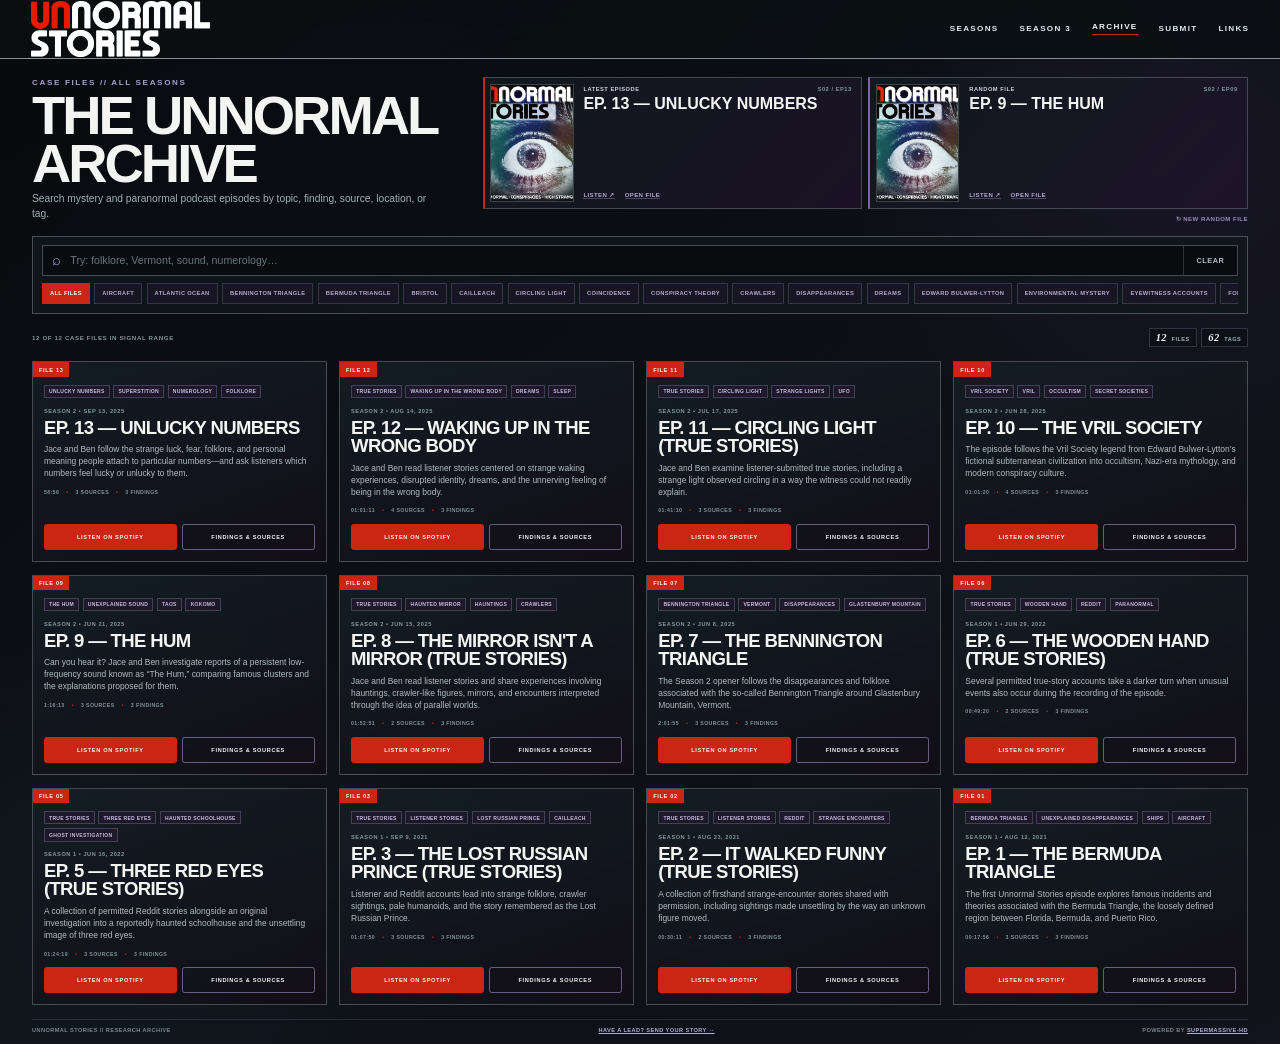
==== commit 3f05da7b: "archive episodes" ====
--- a/archive.html
+++ b/archive.html
@@ -3,8 +3,63 @@
 <head>
   <meta charset="UTF-8" />
   <meta name="viewport" content="width=device-width, initial-scale=1.0, viewport-fit=cover" />
-  <meta name="description" content="Search the Unnormal Stories episode archive, open research notes, review sources, and listen on Spotify." />
-  <title>Episode Archive — Unnormal Stories</title>
+  <title>Paranormal Podcast Episode Archive | Unnormal Stories</title>
+  <meta name="description" content="Search Unnormal Stories paranormal podcast episodes by mystery, conspiracy, folklore, cryptid, UFO, unexplained phenomenon, location, and research source." />
+  <meta name="robots" content="index, follow, max-image-preview:large, max-snippet:-1, max-video-preview:-1" />
+  <meta name="theme-color" content="#08090c" />
+  <link rel="canonical" href="https://www.unnormalstories.com/archive.html" />
+
+  <meta property="og:type" content="website" />
+  <meta property="og:site_name" content="Unnormal Stories" />
+  <meta property="og:title" content="Paranormal Podcast Episode Archive | Unnormal Stories" />
+  <meta property="og:description" content="Search every mystery and paranormal episode, then open the findings, research notes, and sources behind each case." />
+  <meta property="og:url" content="https://www.unnormalstories.com/archive.html" />
+  <meta property="og:image" content="https://www.unnormalstories.com/assets/UnnormalEye.webp" />
+  <meta property="og:image:alt" content="Unnormal Stories paranormal podcast archive artwork" />
+
+  <meta name="twitter:card" content="summary_large_image" />
+  <meta name="twitter:title" content="Paranormal Podcast Episode Archive | Unnormal Stories" />
+  <meta name="twitter:description" content="Mystery and paranormal podcast episodes with searchable research notes, findings, and sources." />
+  <meta name="twitter:image" content="https://www.unnormalstories.com/assets/UnnormalEye.webp" />
+
+  <script type="application/ld+json">
+  {
+    "@context": "https://schema.org",
+    "@graph": [
+      {
+        "@type": "CollectionPage",
+        "@id": "https://www.unnormalstories.com/archive.html#archive",
+        "url": "https://www.unnormalstories.com/archive.html",
+        "name": "Unnormal Stories Paranormal Podcast Episode Archive",
+        "description": "A searchable archive of mystery and paranormal podcast episodes, research findings, and sources.",
+        "isPartOf": {
+          "@id": "https://www.unnormalstories.com/#website"
+        },
+        "about": {
+          "@id": "https://www.unnormalstories.com/#podcast"
+        },
+        "inLanguage": "en-US"
+      },
+      {
+        "@type": "BreadcrumbList",
+        "itemListElement": [
+          {
+            "@type": "ListItem",
+            "position": 1,
+            "name": "Unnormal Stories",
+            "item": "https://www.unnormalstories.com/"
+          },
+          {
+            "@type": "ListItem",
+            "position": 2,
+            "name": "Episode Archive",
+            "item": "https://www.unnormalstories.com/archive.html"
+          }
+        ]
+      }
+    ]
+  }
+  </script>
   <link rel="stylesheet" href="styles.css" />
 </head>
 <body class="archive-page">
@@ -42,7 +97,7 @@
           <div class="archive-title-block">
             <p class="eyebrow">CASE FILES // ALL SEASONS</p>
             <h1 id="catalogTitle">The Unnormal Archive</h1>
-            <p>Search episodes, findings, source names, places, and tags.</p>
+            <p>Search mystery and paranormal podcast episodes by topic, finding, source, location, or tag.</p>
           </div>
 
           <div class="archive-picks" aria-label="Episode discovery">
--- a/styles.css
+++ b/styles.css
@@ -1,5 +1,3 @@
-
-
 /* =========================================================
    UNNORMAL STORIES — SEASON 3
    70s paranormal print + analog / early-web aesthetic
@@ -3622,3 +3620,73 @@
     min-height:19rem;
   }
 }
+
+
+/* =========================================================
+   V11.3 — FEATURED IMAGE SLOTS
+   Images appear only in the Latest and Random episode picks.
+   ========================================================= */
+
+.archive-pick{
+  display:grid;
+  grid-template-columns:clamp(4.5rem,6.5vw,6rem) minmax(0,1fr);
+  align-items:stretch;
+  gap:.7rem;
+  padding:.42rem;
+}
+
+.pick-image{
+  min-width:0;
+  overflow:hidden;
+  border:.05rem solid rgba(223,234,236,.24);
+  background:#090c0f;
+}
+
+.pick-image img{
+  width:100%;
+  height:100%;
+  min-height:4.5rem;
+  display:block;
+  object-fit:cover;
+  filter:saturate(.88) contrast(1.04);
+}
+
+.pick-content{
+  min-width:0;
+  display:flex;
+  flex-direction:column;
+  justify-content:center;
+  padding:.18rem .25rem .18rem 0;
+}
+
+.pick-content .pick-actions{
+  margin-top:auto;
+  padding-top:.38rem;
+}
+
+@media (max-width:44rem){
+  .archive-pick{
+    grid-template-columns:4.75rem minmax(0,1fr);
+    min-height:5.7rem;
+    padding:.4rem;
+  }
+
+  .pick-image img{
+    min-height:4.75rem;
+  }
+}
+
+@media (max-width:24rem){
+  .archive-pick{
+    grid-template-columns:4.1rem minmax(0,1fr);
+    gap:.5rem;
+  }
+
+  .pick-image img{
+    min-height:4.1rem;
+  }
+
+  .pick-actions{
+    gap:.5rem;
+  }
+}
